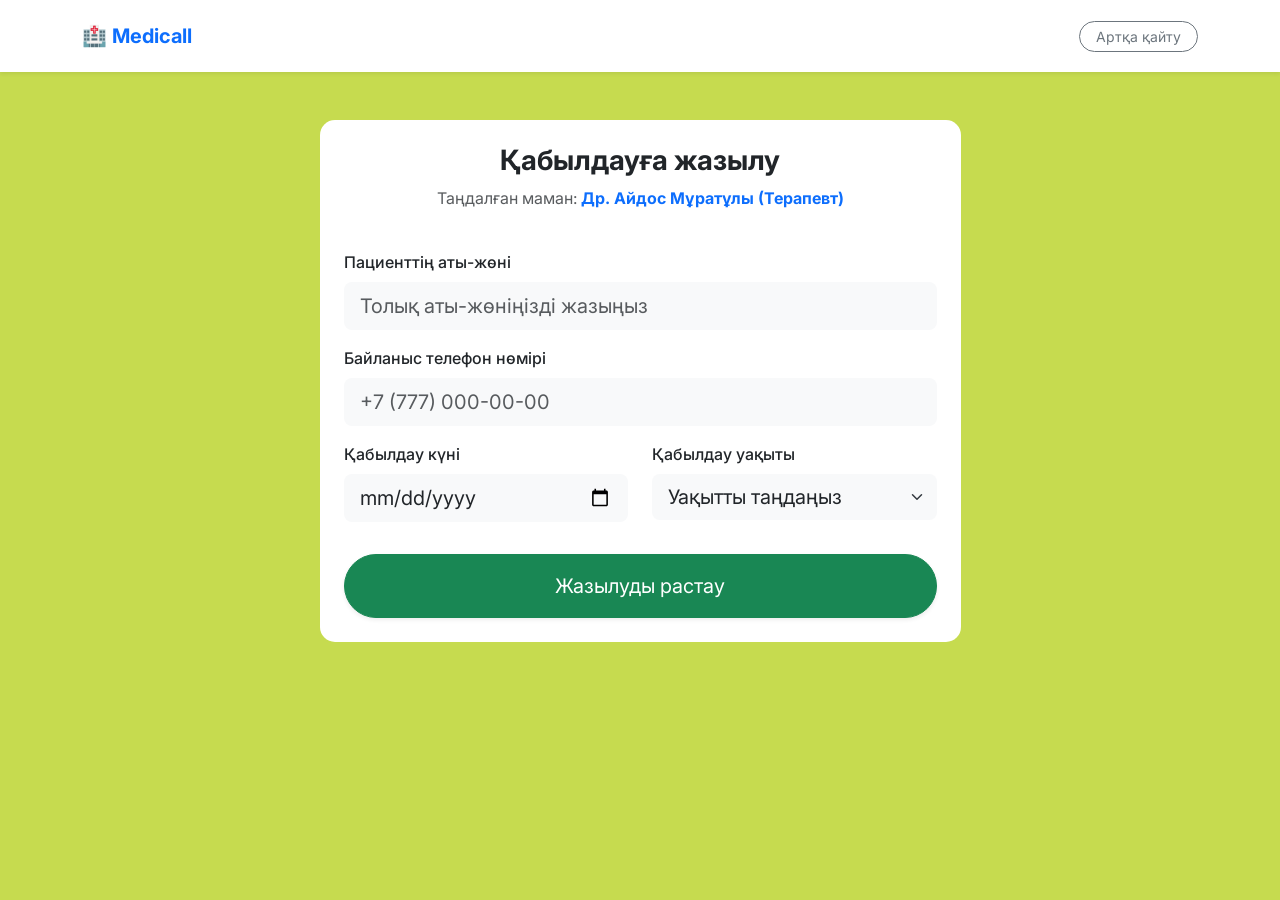
==== appointment.html @ c8e876f4 "Add files via upload" ====
<!DOCTYPE html>
<html lang="kk">
<head>
    <meta charset="UTF-8">
    <meta name="viewport" content="width=device-width, initial-scale=1.0">
    <title>Қабылдауға жазылу - Medicall</title>
    <link href="https://cdn.jsdelivr.net/npm/bootstrap@5.3.0/dist/css/bootstrap.min.css" rel="stylesheet">
    <link href="https://fonts.googleapis.com/css2?family=Inter:wght@300;400;500;600;700&display=swap" rel="stylesheet">
    <!-- Жеке CSS файлы -->
    <link rel="stylesheet" href="style.css">
</head>
<body>

    <nav class="navbar navbar-light bg-white shadow-sm py-3 mb-5">
        <div class="container">
            <a class="navbar-brand fw-bold text-primary" href="index.html">🏥 Medicall</a>
            <a class="btn btn-outline-secondary btn-sm rounded-pill px-3" href="index.html">Артқа қайту</a>
        </div>
    </nav>

    <div class="container mb-5">
        <div class="row justify-content-center">
            <div class="col-md-7">
                <div class="card p-4 bg-white">
                    <div class="text-center mb-4">
                        <h3 class="fw-bold text-dark">Қабылдауға жазылу</h3>
                        <p class="text-muted">Таңдалған маман: <strong class="text-primary">Др. Айдос Мұратұлы (Терапевт)</strong></p>
                    </div>

                    <form id="bookingForm">
                        <div class="mb-3">
                            <label class="form-label fw-medium">Пациенттің аты-жөні</label>
                            <input type="text" class="form-control form-control-lg bg-light border-0" placeholder="Толық аты-жөніңізді жазыңыз" required>
                        </div>
                        <div class="mb-3">
                            <label class="form-label fw-medium">Байланыс телефон нөмірі</label>
                            <input type="tel" class="form-control form-control-lg bg-light border-0" placeholder="+7 (777) 000-00-00" required>
                        </div>
                        <div class="row">
                            <div class="col-md-6 mb-3">
                                <label class="form-label fw-medium">Қабылдау күні</label>
                                <input type="date" class="form-control form-control-lg bg-light border-0" required>
                            </div>
                            <div class="col-md-6 mb-3">
                                <label class="form-label fw-medium">Қабылдау уақыты</label>
                                <select class="form-select form-select-lg bg-light border-0" required>
                                    <option value="" selected disabled>Уақытты таңдаңыз</option>
                                    <option value="09:00">09:00 - 09:30</option>
                                    <option value="10:00">10:00 - 10:30</option>
                                    <option value="11:00">11:00 - 11:30</option>
                                    <option value="14:00">14:00 - 14:30</option>
                                    <option value="15:00">15:00 - 15:30</option>
                                </select>
                            </div>
                        </div>

                        <button type="submit" class="btn btn-success btn-lg w-100 rounded-pill mt-3 py-3 shadow-sm">Жазылуды растау</button>
                    </form>
                </div>
            </div>
        </div>
    </div>

    <script src="https://cdn.jsdelivr.net/npm/bootstrap@5.3.0/dist/js/bootstrap.bundle.min.js"></script>
    <!-- Жеке JS файлы -->
    <script src="script.js"></script>
</body>
</html>
---- style.css ----
/* Жалпы қаріптер мен фон */
body {
    font-family: 'Inter', sans-serif;
    background-color: #c6db4f;
}

/* login.html үшін арнайы орталықтағы фон */
body.login-body {
    background: linear-gradient(135deg, #f5f7fa 0%, #c3cfe2 100%);
    height: 100vh;
    display: flex;
    align-items: center;
    justify-content: center;
}

/* Басты беттің градиент баннері */
.hero-section {
    background: linear-gradient(135deg, #fd6d0d, #cef00d);
    color: white;
    padding: 60px 0;
    border-radius: 0 0 30px 30px;
}

/* Карточкалар дизайны және анимация */
.card {
    border: none;
    border-radius: 15px;
    transition: transform 0.3s ease, box-shadow 0.3s ease;
}

.card:hover {
    transform: translateY(-5px);
    box-shadow: 0 10px 20px rgba(0,0,0,0.1);
}
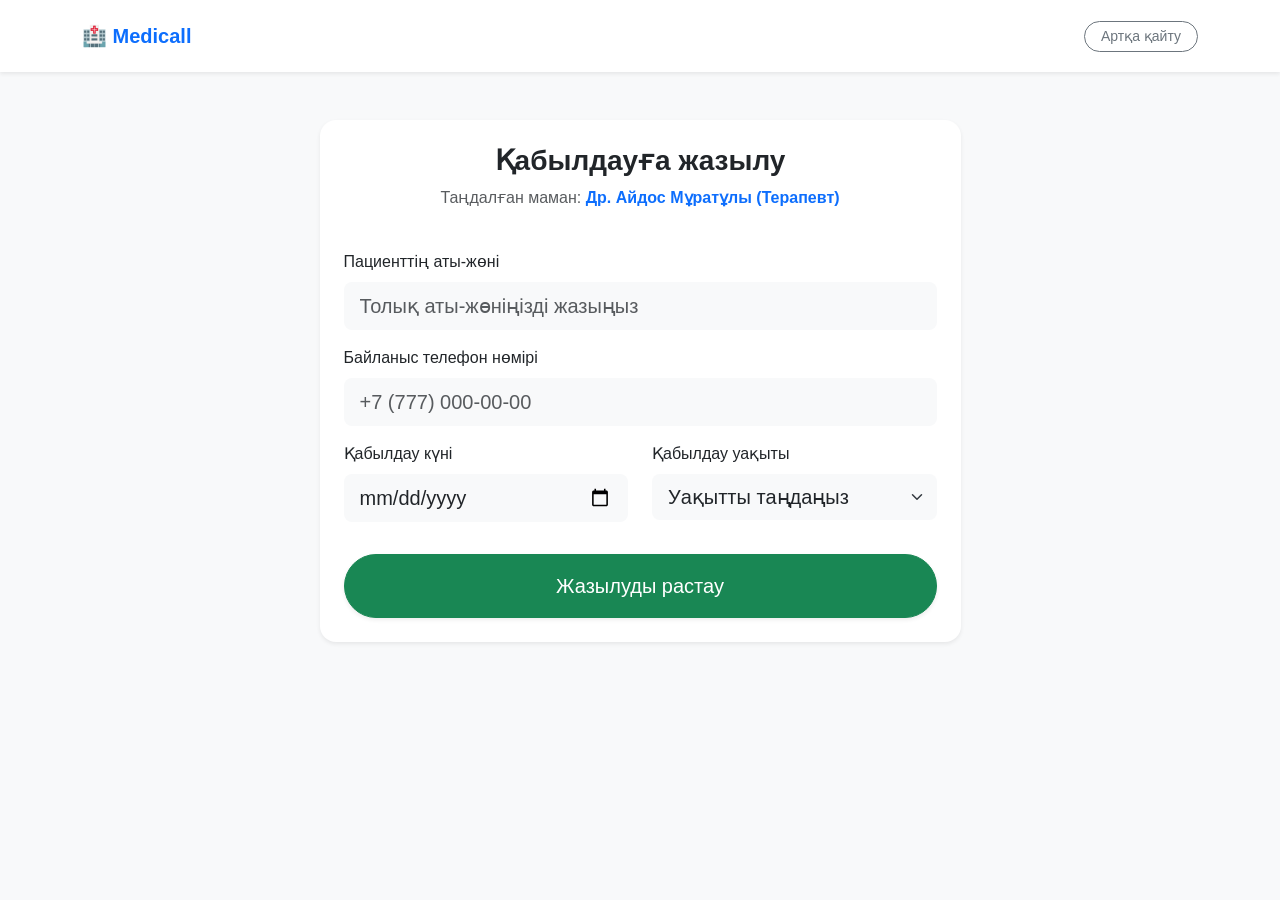
==== commit 59069209: "Add files via upload" ====
--- a/appointment.html
+++ b/appointment.html
@@ -3,13 +3,11 @@
 <head>
     <meta charset="UTF-8">
     <meta name="viewport" content="width=device-width, initial-scale=1.0">
-    <title>Қабылдауға жазылу - Medicall</title>
+    <title>Medicall - Қабылдауға жазылу</title>
     <link href="https://cdn.jsdelivr.net/npm/bootstrap@5.3.0/dist/css/bootstrap.min.css" rel="stylesheet">
-    <link href="https://fonts.googleapis.com/css2?family=Inter:wght@300;400;500;600;700&display=swap" rel="stylesheet">
-    <!-- Жеке CSS файлы -->
     <link rel="stylesheet" href="style.css">
 </head>
-<body>
+<body class="bg-light">
 
     <nav class="navbar navbar-light bg-white shadow-sm py-3 mb-5">
         <div class="container">
@@ -21,7 +19,7 @@
     <div class="container mb-5">
         <div class="row justify-content-center">
             <div class="col-md-7">
-                <div class="card p-4 bg-white">
+                <div class="card p-4 bg-white shadow-sm border-0 rounded-4">
                     <div class="text-center mb-4">
                         <h3 class="fw-bold text-dark">Қабылдауға жазылу</h3>
                         <p class="text-muted">Таңдалған маман: <strong class="text-primary">Др. Айдос Мұратұлы (Терапевт)</strong></p>
@@ -62,7 +60,6 @@
     </div>
 
     <script src="https://cdn.jsdelivr.net/npm/bootstrap@5.3.0/dist/js/bootstrap.bundle.min.js"></script>
-    <!-- Жеке JS файлы -->
     <script src="script.js"></script>
 </body>
 </html>
